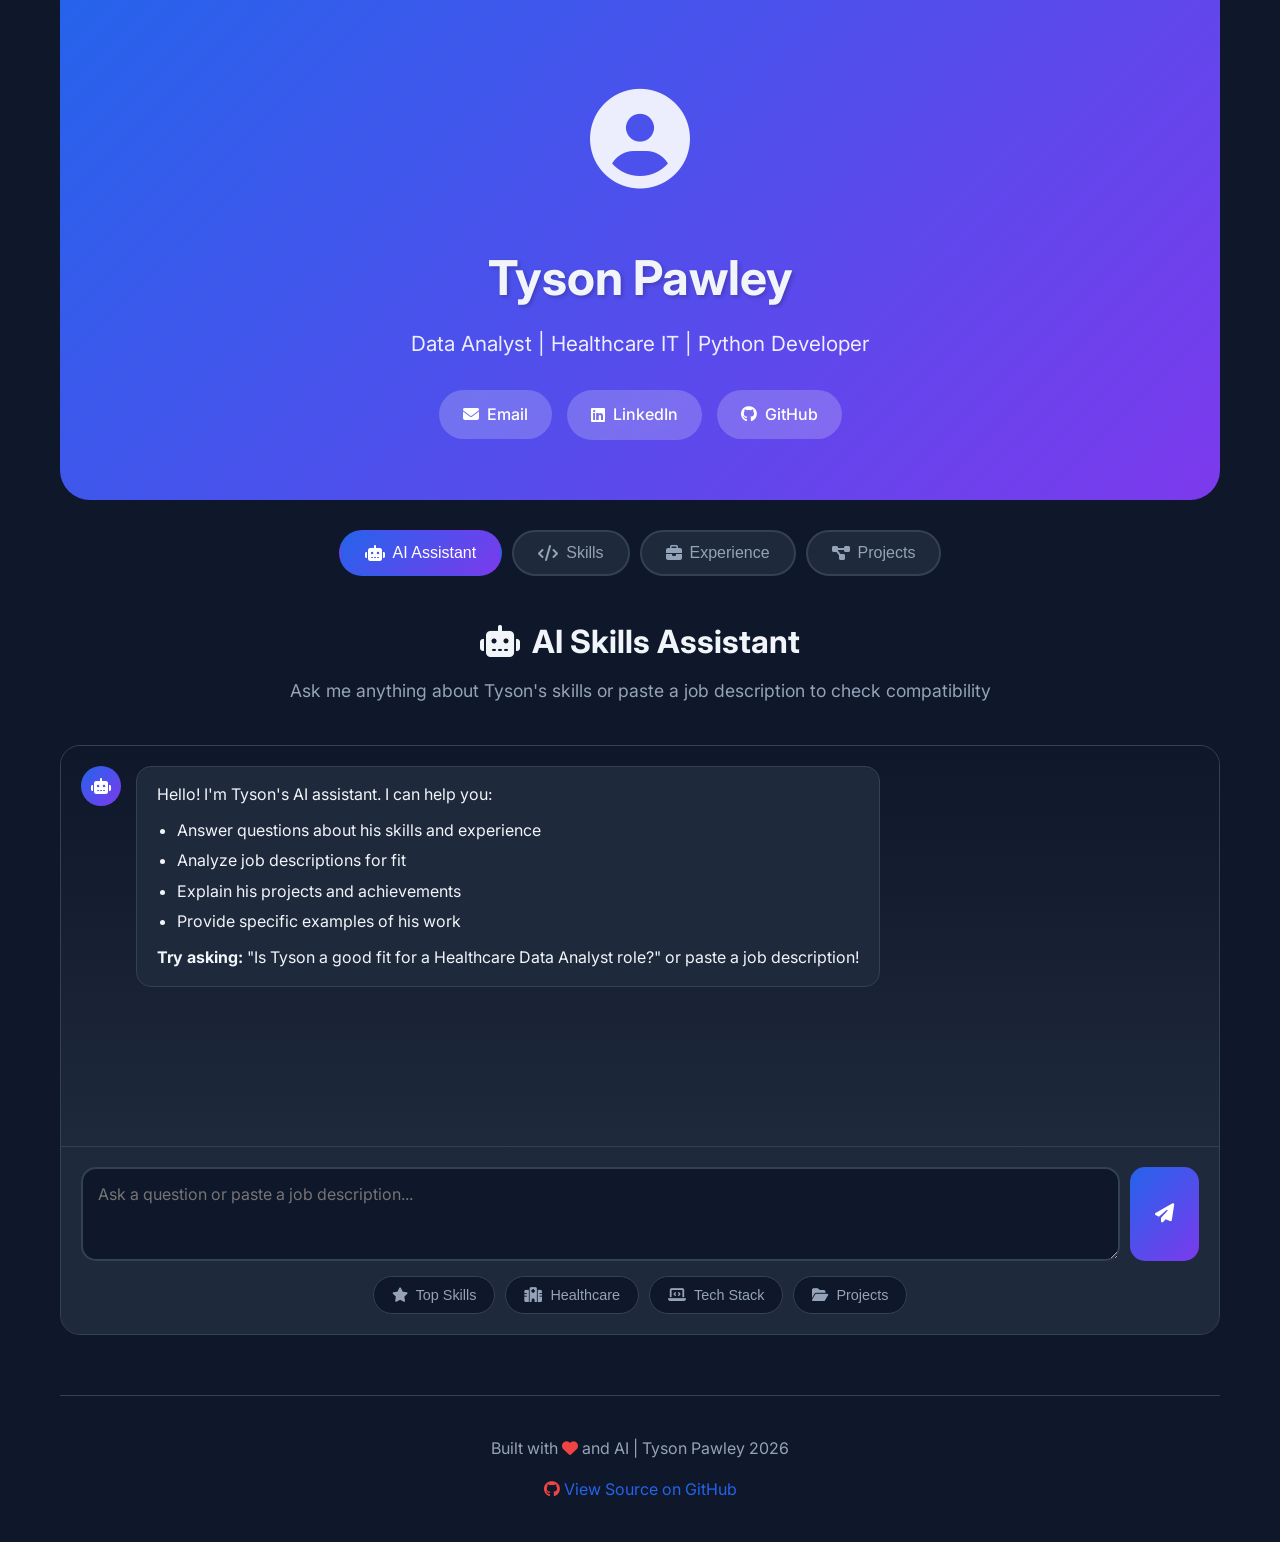
==== index.html @ cbde00bf "Initial commit: AI Interactive Resume" ====
<!DOCTYPE html>
<html lang="en">
<head>
    <meta charset="UTF-8">
    <meta name="viewport" content="width=device-width, initial-scale=1.0">
    <title>Tyson Pawley - Interactive AI Resume</title>
    <link rel="stylesheet" href="styles.css">
    <link href="https://fonts.googleapis.com/css2?family=Inter:wght@300;400;500;600;700&display=swap" rel="stylesheet">
    <link rel="stylesheet" href="https://cdnjs.cloudflare.com/ajax/libs/font-awesome/6.4.0/css/all.min.css">
</head>
<body>
    <div class="container">
        <!-- Header Section -->
        <header class="hero">
            <div class="hero-content">
                <div class="profile-section">
                    <div class="profile-image">
                        <i class="fas fa-user-circle"></i>
                    </div>
                    <h1>Tyson Pawley</h1>
                    <p class="tagline">Data Analyst | Healthcare IT | Python Developer</p>
                    <div class="contact-links">
                        <a href="mailto:tpawley2001@gmail.com" class="contact-btn">
                            <i class="fas fa-envelope"></i> Email
                        </a>
                        <a href="https://linkedin.com/in/tysonpawley" target="_blank" class="contact-btn">
                            <i class="fab fa-linkedin"></i> LinkedIn
                        </a>
                        <a href="https://github.com/tysonpawley" target="_blank" class="contact-btn">
                            <i class="fab fa-github"></i> GitHub
                        </a>
                    </div>
                </div>
            </div>
        </header>

        <!-- Navigation -->
        <nav class="main-nav">
            <button class="nav-btn active" data-section="ai-assistant">
                <i class="fas fa-robot"></i> AI Assistant
            </button>
            <button class="nav-btn" data-section="skills">
                <i class="fas fa-code"></i> Skills
            </button>
            <button class="nav-btn" data-section="experience">
                <i class="fas fa-briefcase"></i> Experience
            </button>
            <button class="nav-btn" data-section="projects">
                <i class="fas fa-project-diagram"></i> Projects
            </button>
        </nav>

        <!-- AI Assistant Section -->
        <section id="ai-assistant" class="section active">
            <div class="section-header">
                <h2><i class="fas fa-robot"></i> AI Skills Assistant</h2>
                <p>Ask me anything about Tyson's skills or paste a job description to check compatibility</p>
            </div>
            
            <div class="ai-container">
                <div class="chat-window" id="chatWindow">
                    <div class="chat-message bot">
                        <div class="message-avatar">
                            <i class="fas fa-robot"></i>
                        </div>
                        <div class="message-content">
                            <p>Hello! I'm Tyson's AI assistant. I can help you:</p>
                            <ul>
                                <li>Answer questions about his skills and experience</li>
                                <li>Analyze job descriptions for fit</li>
                                <li>Explain his projects and achievements</li>
                                <li>Provide specific examples of his work</li>
                            </ul>
                            <p><strong>Try asking:</strong> "Is Tyson a good fit for a Healthcare Data Analyst role?" or paste a job description!</p>
                        </div>
                    </div>
                </div>
                
                <div class="chat-input-area">
                    <div class="input-wrapper">
                        <textarea 
                            id="userInput" 
                            placeholder="Ask a question or paste a job description..."
                            rows="3"
                        ></textarea>
                        <button id="sendBtn" class="send-btn">
                            <i class="fas fa-paper-plane"></i>
                        </button>
                    </div>
                    <div class="quick-actions">
                        <button class="quick-btn" data-question="What are Tyson's top skills?">
                            <i class="fas fa-star"></i> Top Skills
                        </button>
                        <button class="quick-btn" data-question="Does Tyson have healthcare experience?">
                            <i class="fas fa-hospital"></i> Healthcare
                        </button>
                        <button class="quick-btn" data-question="What programming languages does Tyson know?">
                            <i class="fas fa-laptop-code"></i> Tech Stack
                        </button>
                        <button class="quick-btn" data-question="Tell me about Tyson's projects">
                            <i class="fas fa-folder-open"></i> Projects
                        </button>
                    </div>
                </div>
            </div>
        </section>

        <!-- Skills Section -->
        <section id="skills" class="section">
            <div class="section-header">
                <h2><i class="fas fa-code"></i> Skills & Technologies</h2>
            </div>
            
            <div class="skills-grid">
                <div class="skill-category">
                    <h3><i class="fas fa-database"></i> Data Analysis</h3>
                    <div class="skill-tags" id="dataSkills"></div>
                </div>
                
                <div class="skill-category">
                    <h3><i class="fas fa-laptop-code"></i> Programming</h3>
                    <div class="skill-tags" id="programmingSkills"></div>
                </div>
                
                <div class="skill-category">
                    <h3><i class="fas fa-hospital"></i> Healthcare IT</h3>
                    <div class="skill-tags" id="healthcareSkills"></div>
                </div>
                
                <div class="skill-category">
                    <h3><i class="fas fa-cloud"></i> Tools & Platforms</h3>
                    <div class="skill-tags" id="toolsSkills"></div>
                </div>
            </div>
            
            <div class="skills-visualization">
                <h3>Skill Proficiency</h3>
                <div id="proficiencyChart"></div>
            </div>
        </section>

        <!-- Experience Section -->
        <section id="experience" class="section">
            <div class="section-header">
                <h2><i class="fas fa-briefcase"></i> Professional Experience</h2>
            </div>
            
            <div class="timeline" id="experienceTimeline"></div>
        </section>

        <!-- Projects Section -->
        <section id="projects" class="section">
            <div class="section-header">
                <h2><i class="fas fa-project-diagram"></i> Featured Projects</h2>
            </div>
            
            <div class="projects-grid" id="projectsGrid"></div>
        </section>

        <!-- Footer -->
        <footer class="footer">
            <p>Built with <i class="fas fa-heart"></i> and AI | Tyson Pawley 2026</p>
            <p class="footer-links">
                <a href="https://github.com/tysonpawley/ai-resume" target="_blank">
                    <i class="fab fa-github"></i> View Source on GitHub
                </a>
            </p>
        </footer>
    </div>

    <script src="skills-data.js"></script>
    <script src="script.js"></script>
</body>
</html>
---- styles.css ----
:root {
    --primary-color: #2563eb;
    --primary-dark: #1d4ed8;
    --secondary-color: #7c3aed;
    --accent-color: #06b6d4;
    --bg-color: #0f172a;
    --card-bg: #1e293b;
    --text-primary: #f1f5f9;
    --text-secondary: #94a3b8;
    --border-color: #334155;
    --success-color: #10b981;
    --warning-color: #f59e0b;
    --gradient-1: linear-gradient(135deg, #2563eb 0%, #7c3aed 100%);
    --gradient-2: linear-gradient(135deg, #06b6d4 0%, #2563eb 100%);
}

* {
    margin: 0;
    padding: 0;
    box-sizing: border-box;
}

body {
    font-family: 'Inter', -apple-system, BlinkMacSystemFont, sans-serif;
    background-color: var(--bg-color);
    color: var(--text-primary);
    line-height: 1.6;
    min-height: 100vh;
}

.container {
    max-width: 1200px;
    margin: 0 auto;
    padding: 0 20px;
}

/* Hero Section */
.hero {
    background: var(--gradient-1);
    padding: 60px 20px;
    text-align: center;
    border-radius: 0 0 30px 30px;
    margin-bottom: 30px;
}

.profile-section {
    max-width: 600px;
    margin: 0 auto;
}

.profile-image {
    font-size: 100px;
    color: rgba(255,255,255,0.9);
    margin-bottom: 20px;
}

.hero h1 {
    font-size: 3rem;
    font-weight: 700;
    margin-bottom: 10px;
    text-shadow: 2px 2px 4px rgba(0,0,0,0.2);
}

.tagline {
    font-size: 1.3rem;
    color: rgba(255,255,255,0.9);
    margin-bottom: 30px;
}

.contact-links {
    display: flex;
    justify-content: center;
    gap: 15px;
    flex-wrap: wrap;
}

.contact-btn {
    display: inline-flex;
    align-items: center;
    gap: 8px;
    padding: 12px 24px;
    background: rgba(255,255,255,0.2);
    color: white;
    text-decoration: none;
    border-radius: 50px;
    font-weight: 500;
    transition: all 0.3s ease;
    backdrop-filter: blur(10px);
}

.contact-btn:hover {
    background: rgba(255,255,255,0.3);
    transform: translateY(-2px);
}

/* Navigation */
.main-nav {
    display: flex;
    justify-content: center;
    gap: 10px;
    margin-bottom: 40px;
    flex-wrap: wrap;
    padding: 0 20px;
}

.nav-btn {
    display: flex;
    align-items: center;
    gap: 8px;
    padding: 12px 24px;
    background: var(--card-bg);
    border: 2px solid var(--border-color);
    color: var(--text-secondary);
    border-radius: 50px;
    cursor: pointer;
    font-size: 1rem;
    font-weight: 500;
    transition: all 0.3s ease;
}

.nav-btn:hover {
    border-color: var(--primary-color);
    color: var(--text-primary);
}

.nav-btn.active {
    background: var(--gradient-1);
    border-color: transparent;
    color: white;
}

/* Sections */
.section {
    display: none;
    animation: fadeIn 0.5s ease;
}

.section.active {
    display: block;
}

@keyframes fadeIn {
    from { opacity: 0; transform: translateY(20px); }
    to { opacity: 1; transform: translateY(0); }
}

.section-header {
    text-align: center;
    margin-bottom: 40px;
}

.section-header h2 {
    font-size: 2rem;
    margin-bottom: 10px;
    display: flex;
    align-items: center;
    justify-content: center;
    gap: 12px;
}

.section-header p {
    color: var(--text-secondary);
    font-size: 1.1rem;
}

/* AI Assistant Section */
.ai-container {
    background: var(--card-bg);
    border-radius: 20px;
    overflow: hidden;
    border: 1px solid var(--border-color);
}

.chat-window {
    height: 400px;
    overflow-y: auto;
    padding: 20px;
    background: linear-gradient(180deg, var(--bg-color) 0%, var(--card-bg) 100%);
}

.chat-message {
    display: flex;
    gap: 15px;
    margin-bottom: 20px;
    animation: slideIn 0.3s ease;
}

@keyframes slideIn {
    from { opacity: 0; transform: translateX(-20px); }
    to { opacity: 1; transform: translateX(0); }
}

.chat-message.bot {
    flex-direction: row;
}

.chat-message.user {
    flex-direction: row-reverse;
}

.message-avatar {
    width: 40px;
    height: 40px;
    border-radius: 50%;
    display: flex;
    align-items: center;
    justify-content: center;
    flex-shrink: 0;
}

.chat-message.bot .message-avatar {
    background: var(--gradient-1);
    color: white;
}

.chat-message.user .message-avatar {
    background: var(--gradient-2);
    color: white;
}

.message-content {
    background: var(--card-bg);
    padding: 15px 20px;
    border-radius: 15px;
    max-width: 80%;
    border: 1px solid var(--border-color);
}

.chat-message.user .message-content {
    background: var(--primary-color);
    color: white;
}

.message-content ul {
    margin: 10px 0;
    padding-left: 20px;
}

.message-content li {
    margin: 5px 0;
}

/* Chat Input */
.chat-input-area {
    padding: 20px;
    background: var(--card-bg);
    border-top: 1px solid var(--border-color);
}

.input-wrapper {
    display: flex;
    gap: 10px;
    margin-bottom: 15px;
}

.input-wrapper textarea {
    flex: 1;
    padding: 15px;
    background: var(--bg-color);
    border: 2px solid var(--border-color);
    border-radius: 15px;
    color: var(--text-primary);
    font-size: 1rem;
    resize: vertical;
    min-height: 80px;
    font-family: inherit;
}

.input-wrapper textarea:focus {
    outline: none;
    border-color: var(--primary-color);
}

.send-btn {
    padding: 15px 25px;
    background: var(--gradient-1);
    border: none;
    border-radius: 15px;
    color: white;
    cursor: pointer;
    font-size: 1.2rem;
    transition: all 0.3s ease;
}

.send-btn:hover {
    transform: scale(1.05);
    box-shadow: 0 5px 20px rgba(37, 99, 235, 0.4);
}

.quick-actions {
    display: flex;
    gap: 10px;
    flex-wrap: wrap;
    justify-content: center;
}

.quick-btn {
    display: flex;
    align-items: center;
    gap: 8px;
    padding: 10px 18px;
    background: var(--bg-color);
    border: 1px solid var(--border-color);
    color: var(--text-secondary);
    border-radius: 25px;
    cursor: pointer;
    font-size: 0.9rem;
    transition: all 0.3s ease;
}

.quick-btn:hover {
    background: var(--primary-color);
    color: white;
    border-color: var(--primary-color);
}

/* Skills Section */
.skills-grid {
    display: grid;
    grid-template-columns: repeat(auto-fit, minmax(280px, 1fr));
    gap: 25px;
    margin-bottom: 40px;
}

.skill-category {
    background: var(--card-bg);
    padding: 25px;
    border-radius: 15px;
    border: 1px solid var(--border-color);
}

.skill-category h3 {
    display: flex;
    align-items: center;
    gap: 10px;
    margin-bottom: 20px;
    color: var(--text-primary);
}

.skill-tags {
    display: flex;
    flex-wrap: wrap;
    gap: 10px;
}

.skill-tag {
    display: inline-flex;
    align-items: center;
    gap: 6px;
    padding: 8px 16px;
    background: var(--bg-color);
    border: 1px solid var(--border-color);
    border-radius: 20px;
    font-size: 0.9rem;
    color: var(--text-secondary);
    transition: all 0.3s ease;
}

.skill-tag:hover {
    background: var(--primary-color);
    color: white;
    border-color: var(--primary-color);
    transform: translateY(-2px);
}

.skill-tag i {
    font-size: 0.8rem;
}

/* Proficiency Chart */
.skills-visualization {
    background: var(--card-bg);
    padding: 30px;
    border-radius: 15px;
    border: 1px solid var(--border-color);
}

.skills-visualization h3 {
    margin-bottom: 25px;
    text-align: center;
}

.proficiency-item {
    margin-bottom: 20px;
}

.proficiency-header {
    display: flex;
    justify-content: space-between;
    margin-bottom: 8px;
}

.proficiency-bar {
    height: 10px;
    background: var(--bg-color);
    border-radius: 5px;
    overflow: hidden;
}

.proficiency-fill {
    height: 100%;
    background: var(--gradient-1);
    border-radius: 5px;
    transition: width 1s ease;
}

/* Timeline */
.timeline {
    position: relative;
    padding-left: 30px;
}

.timeline::before {
    content: '';
    position: absolute;
    left: 0;
    top: 0;
    bottom: 0;
    width: 2px;
    background: var(--gradient-1);
}

.timeline-item {
    position: relative;
    margin-bottom: 30px;
    padding: 25px;
    background: var(--card-bg);
    border-radius: 15px;
    border: 1px solid var(--border-color);
}

.timeline-item::before {
    content: '';
    position: absolute;
    left: -36px;
    top: 30px;
    width: 12px;
    height: 12px;
    background: var(--primary-color);
    border-radius: 50%;
    border: 3px solid var(--bg-color);
}

.timeline-date {
    color: var(--accent-color);
    font-weight: 600;
    font-size: 0.9rem;
    margin-bottom: 5px;
}

.timeline-title {
    font-size: 1.2rem;
    font-weight: 600;
    margin-bottom: 5px;
}

.timeline-company {
    color: var(--text-secondary);
    margin-bottom: 10px;
}

.timeline-description {
    color: var(--text-secondary);
    line-height: 1.6;
}

.timeline-tags {
    display: flex;
    flex-wrap: wrap;
    gap: 8px;
    margin-top: 15px;
}

.timeline-tag {
    padding: 5px 12px;
    background: var(--bg-color);
    border-radius: 15px;
    font-size: 0.8rem;
    color: var(--text-secondary);
}

/* Projects Grid */
.projects-grid {
    display: grid;
    grid-template-columns: repeat(auto-fit, minmax(350px, 1fr));
    gap: 25px;
}

.project-card {
    background: var(--card-bg);
    border-radius: 15px;
    overflow: hidden;
    border: 1px solid var(--border-color);
    transition: all 0.3s ease;
}

.project-card:hover {
    transform: translateY(-5px);
    box-shadow: 0 10px 40px rgba(0,0,0,0.3);
    border-color: var(--primary-color);
}

.project-header {
    padding: 25px;
    background: var(--gradient-1);
}

.project-header h3 {
    color: white;
    font-size: 1.3rem;
    margin-bottom: 5px;
}

.project-header p {
    color: rgba(255,255,255,0.8);
    font-size: 0.9rem;
}

.project-body {
    padding: 25px;
}

.project-description {
    color: var(--text-secondary);
    margin-bottom: 15px;
    line-height: 1.6;
}

.project-tech {
    display: flex;
    flex-wrap: wrap;
    gap: 8px;
    margin-bottom: 20px;
}

.tech-tag {
    padding: 5px 12px;
    background: var(--bg-color);
    border-radius: 15px;
    font-size: 0.8rem;
    color: var(--accent-color);
}

.project-links {
    display: flex;
    gap: 10px;
}

.project-link {
    display: inline-flex;
    align-items: center;
    gap: 6px;
    padding: 8px 16px;
    background: var(--bg-color);
    color: var(--text-primary);
    text-decoration: none;
    border-radius: 8px;
    font-size: 0.9rem;
    transition: all 0.3s ease;
}

.project-link:hover {
    background: var(--primary-color);
    color: white;
}

/* Footer */
.footer {
    text-align: center;
    padding: 40px 20px;
    margin-top: 60px;
    border-top: 1px solid var(--border-color);
    color: var(--text-secondary);
}

.footer i {
    color: #ef4444;
}

.footer-links {
    margin-top: 15px;
}

.footer-links a {
    color: var(--primary-color);
    text-decoration: none;
}

.footer-links a:hover {
    text-decoration: underline;
}

/* Loading Animation */
.typing-indicator {
    display: flex;
    gap: 5px;
    padding: 15px 20px;
}

.typing-indicator span {
    width: 8px;
    height: 8px;
    background: var(--primary-color);
    border-radius: 50%;
    animation: typing 1.4s infinite;
}

.typing-indicator span:nth-child(2) { animation-delay: 0.2s; }
.typing-indicator span:nth-child(3) { animation-delay: 0.4s; }

@keyframes typing {
    0%, 100% { transform: translateY(0); }
    50% { transform: translateY(-10px); }
}

/* Responsive */
@media (max-width: 768px) {
    .hero h1 {
        font-size: 2rem;
    }
    
    .main-nav {
        gap: 5px;
    }
    
    .nav-btn {
        padding: 10px 16px;
        font-size: 0.9rem;
    }
    
    .projects-grid {
        grid-template-columns: 1fr;
    }
    
    .skills-grid {
        grid-template-columns: 1fr;
    }
    
    .chat-window {
        height: 300px;
    }
}

/* Scrollbar Styling */
::-webkit-scrollbar {
    width: 8px;
}

::-webkit-scrollbar-track {
    background: var(--bg-color);
}

::-webkit-scrollbar-thumb {
    background: var(--border-color);
    border-radius: 4px;
}

::-webkit-scrollbar-thumb:hover {
    background: var(--primary-color);
}
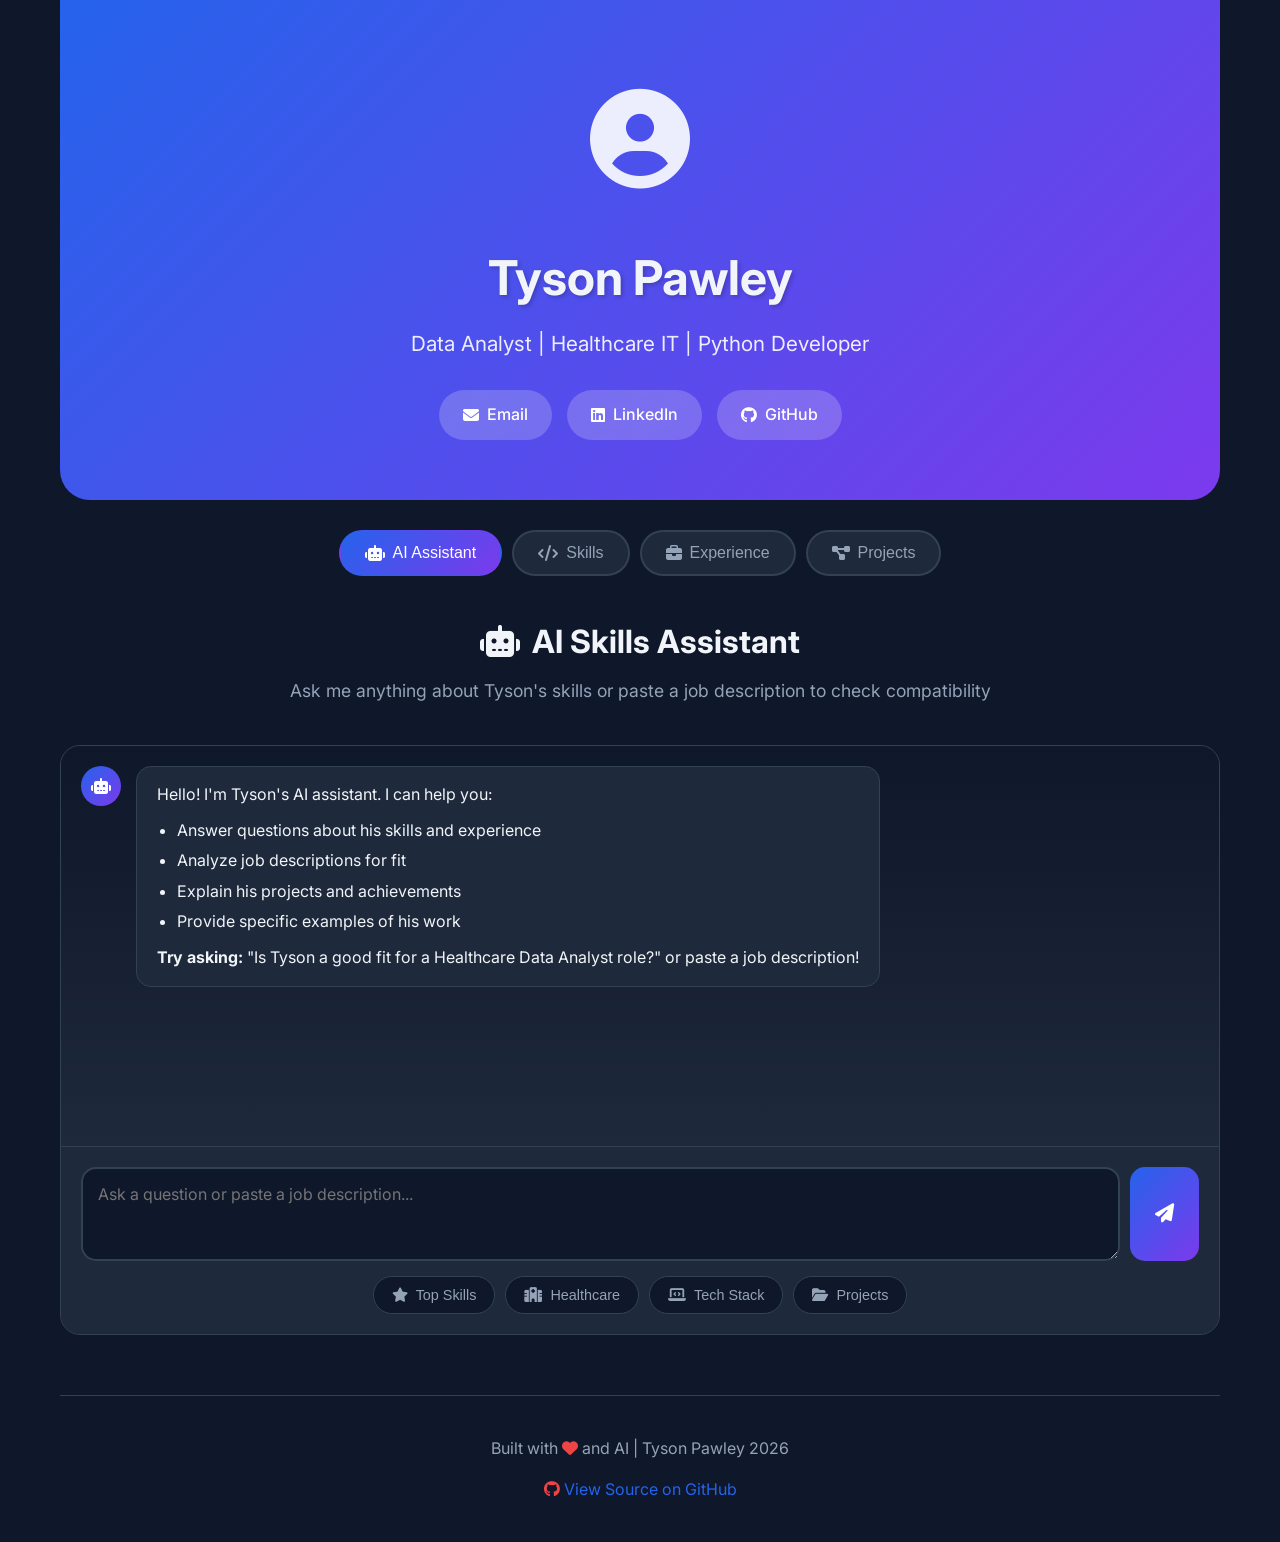
==== commit 7c70b28f: "Add visitor tracking and Vercel config" ====
--- a/index.html
+++ b/index.html
@@ -170,5 +170,6 @@
 
     <script src="skills-data.js"></script>
     <script src="script.js"></script>
+    <script src="visitor-tracker.js"></script>
 </body>
 </html>
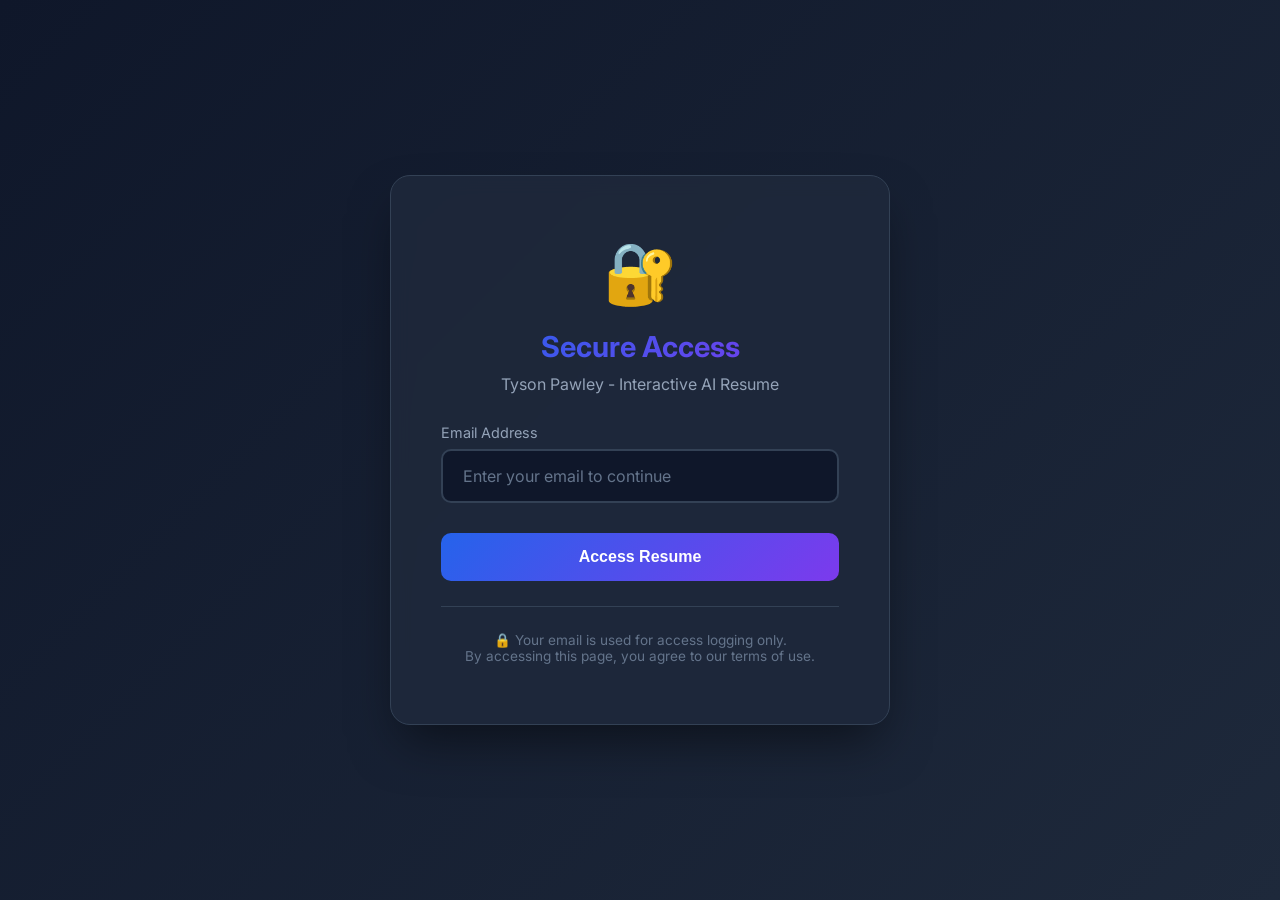
==== commit 21aa8557: "Add splash page with email authentication for security" ====
--- a/index.html
+++ b/index.html
@@ -9,6 +9,12 @@
     <link rel="stylesheet" href="https://cdnjs.cloudflare.com/ajax/libs/font-awesome/6.4.0/css/all.min.css">
 </head>
 <body>
+    <!-- Security Check - Redirect to splash if not authenticated -->
+    <script>
+        if (!localStorage.getItem('resumeAccessGranted')) {
+            window.location.href = 'splash.html';
+        }
+    </script>
     <div class="container">
         <!-- Header Section -->
         <header class="hero">
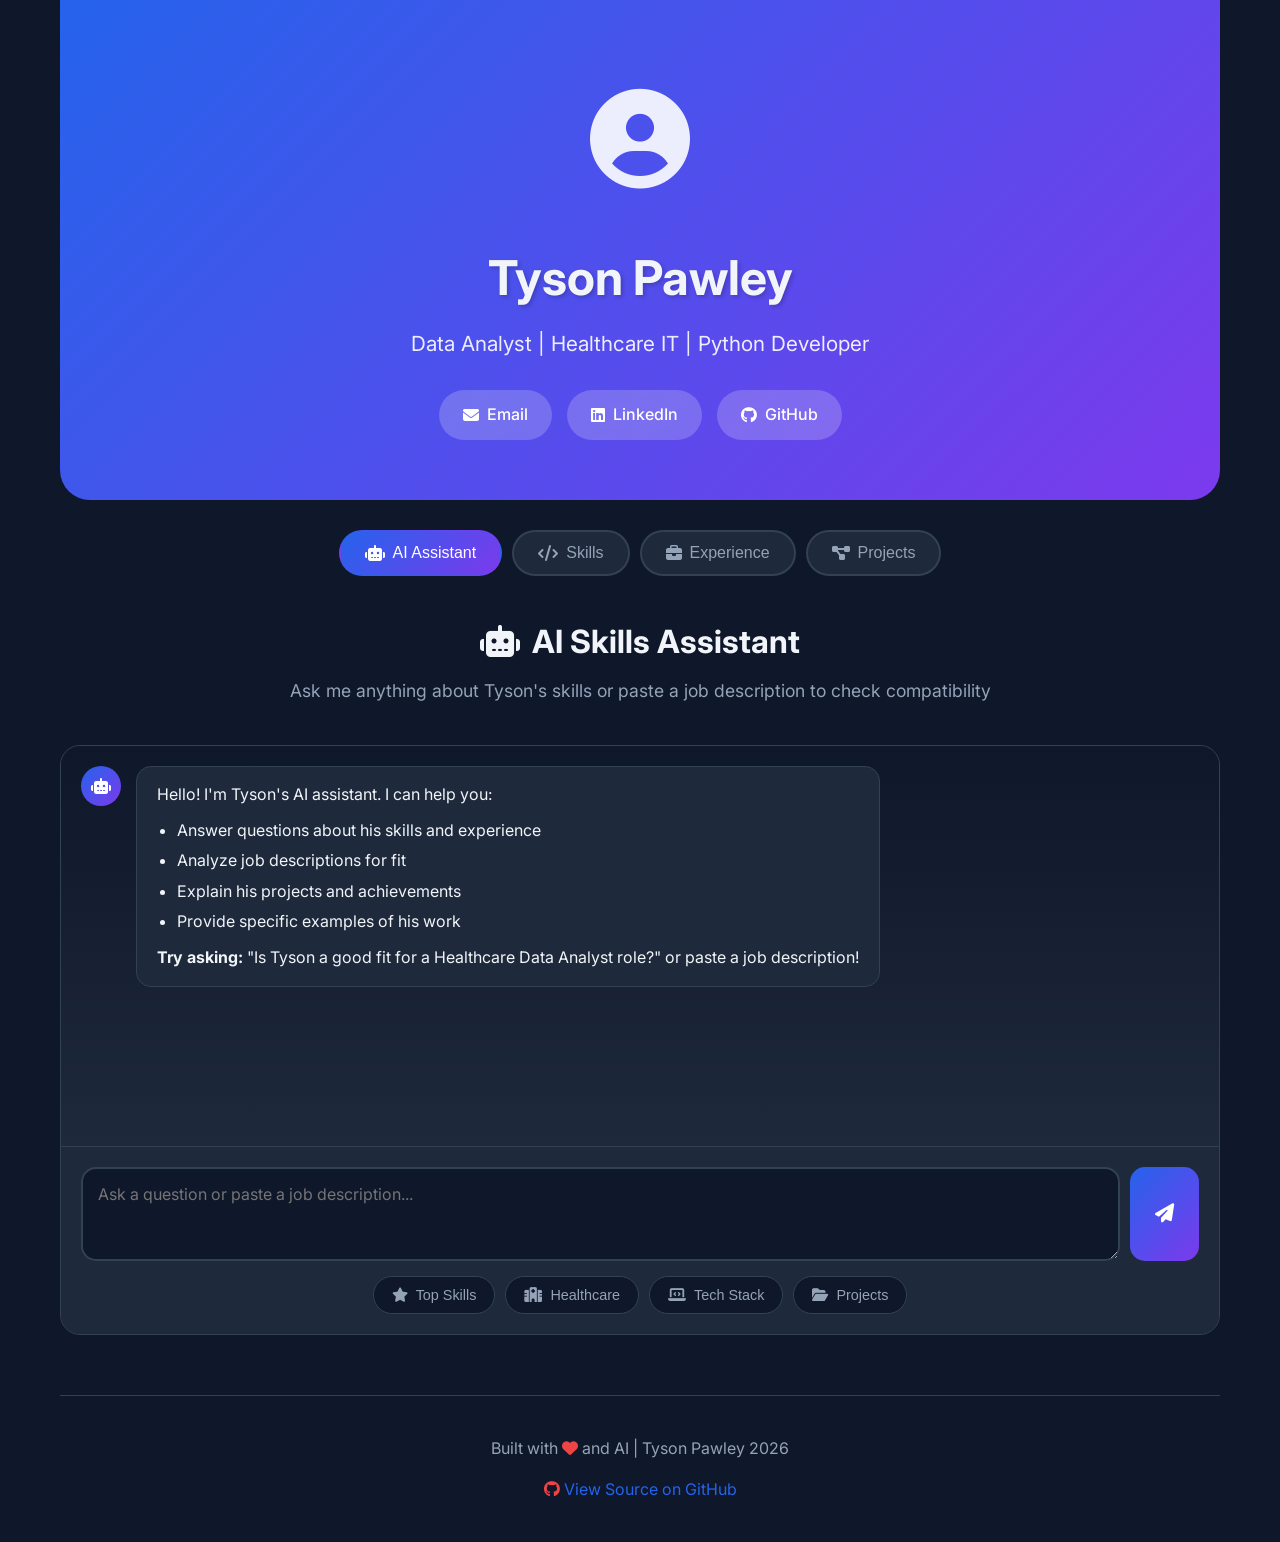
==== commit 089ed8a5: "Replace email access gate with Telegram visitor notifications - Delete splash.html email-verificatio" ====
--- a/index.html
+++ b/index.html
@@ -9,12 +9,6 @@
     <link rel="stylesheet" href="https://cdnjs.cloudflare.com/ajax/libs/font-awesome/6.4.0/css/all.min.css">
 </head>
 <body>
-    <!-- Security Check - Redirect to splash if not authenticated -->
-    <script>
-        if (!localStorage.getItem('resumeAccessGranted')) {
-            window.location.href = 'splash.html';
-        }
-    </script>
     <div class="container">
         <!-- Header Section -->
         <header class="hero">
@@ -32,7 +26,7 @@
                         <a href="https://linkedin.com/in/tysonpawley" target="_blank" class="contact-btn">
                             <i class="fab fa-linkedin"></i> LinkedIn
                         </a>
-                        <a href="https://github.com/tysonpawley" target="_blank" class="contact-btn">
+                        <a href="https://github.com/tpawley2001" target="_blank" class="contact-btn">
                             <i class="fab fa-github"></i> GitHub
                         </a>
                     </div>
@@ -134,8 +128,13 @@
                 </div>
                 
                 <div class="skill-category">
-                    <h3><i class="fas fa-cloud"></i> Tools & Platforms</h3>
-                    <div class="skill-tags" id="toolsSkills"></div>
+                    <h3><i class="fas fa-robot"></i> AI & Agentic Systems</h3>
+                    <div class="skill-tags" id="aiTestingSkills"></div>
+                </div>
+                
+                <div class="skill-category">
+                    <h3><i class="fas fa-sitemap"></i> Agentic Systems</h3>
+                    <div class="skill-tags" id="agenticSkills"></div>
                 </div>
             </div>
             
@@ -167,7 +166,7 @@
         <footer class="footer">
             <p>Built with <i class="fas fa-heart"></i> and AI | Tyson Pawley 2026</p>
             <p class="footer-links">
-                <a href="https://github.com/tysonpawley/ai-resume" target="_blank">
+                <a href="https://github.com/tpawley2001/ai-resume" target="_blank">
                     <i class="fab fa-github"></i> View Source on GitHub
                 </a>
             </p>
